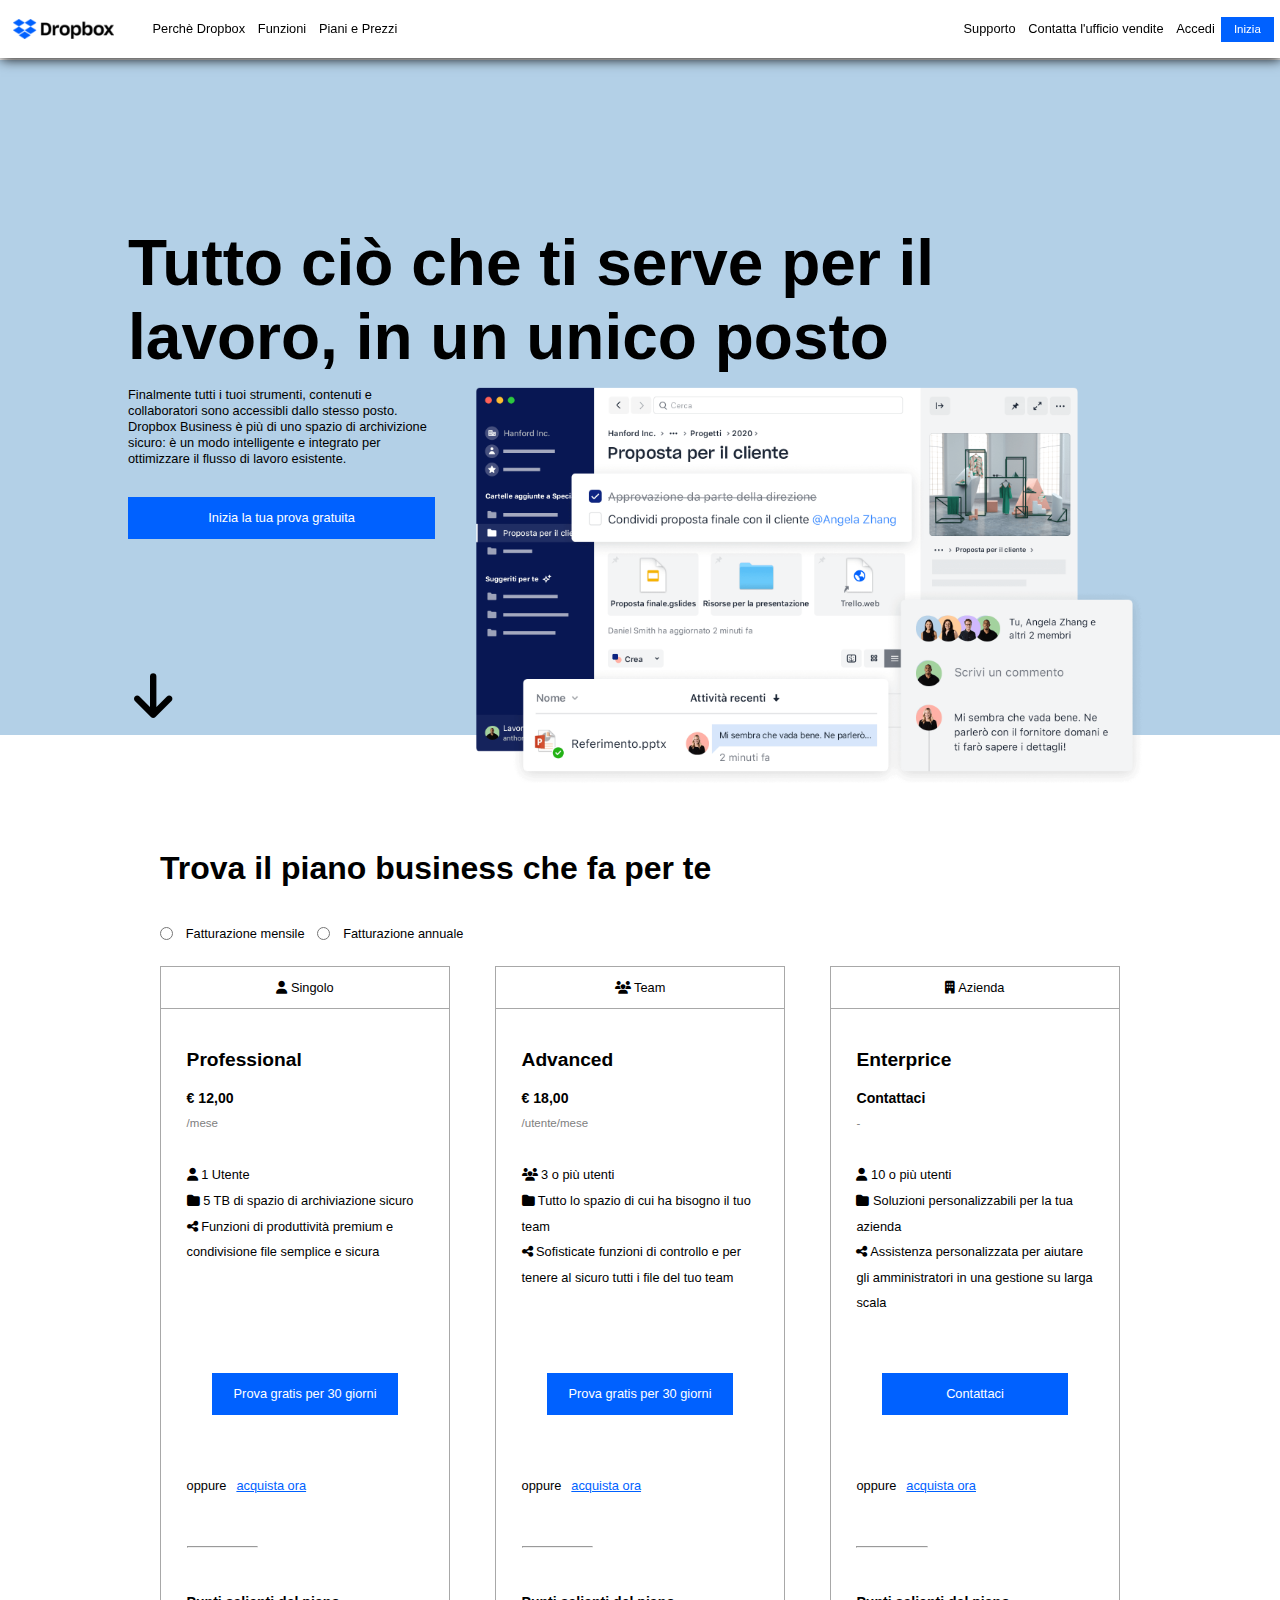
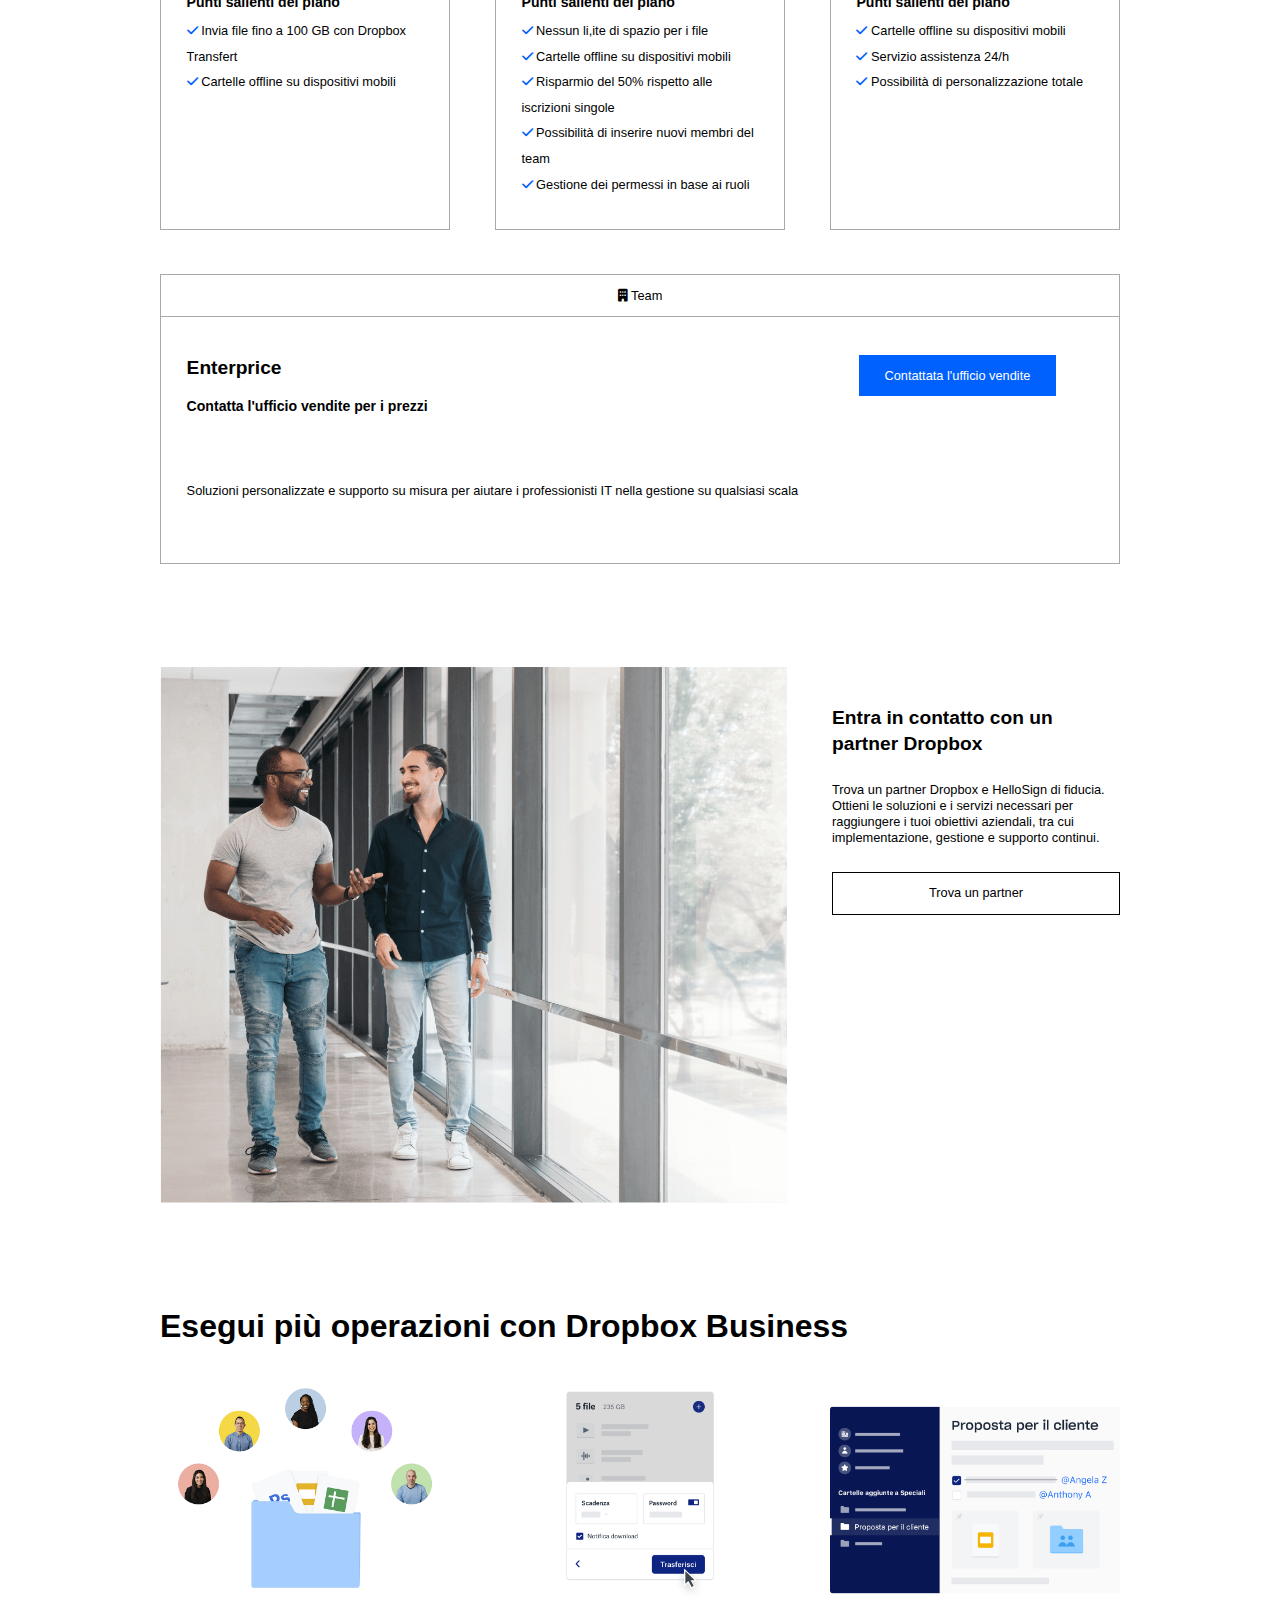
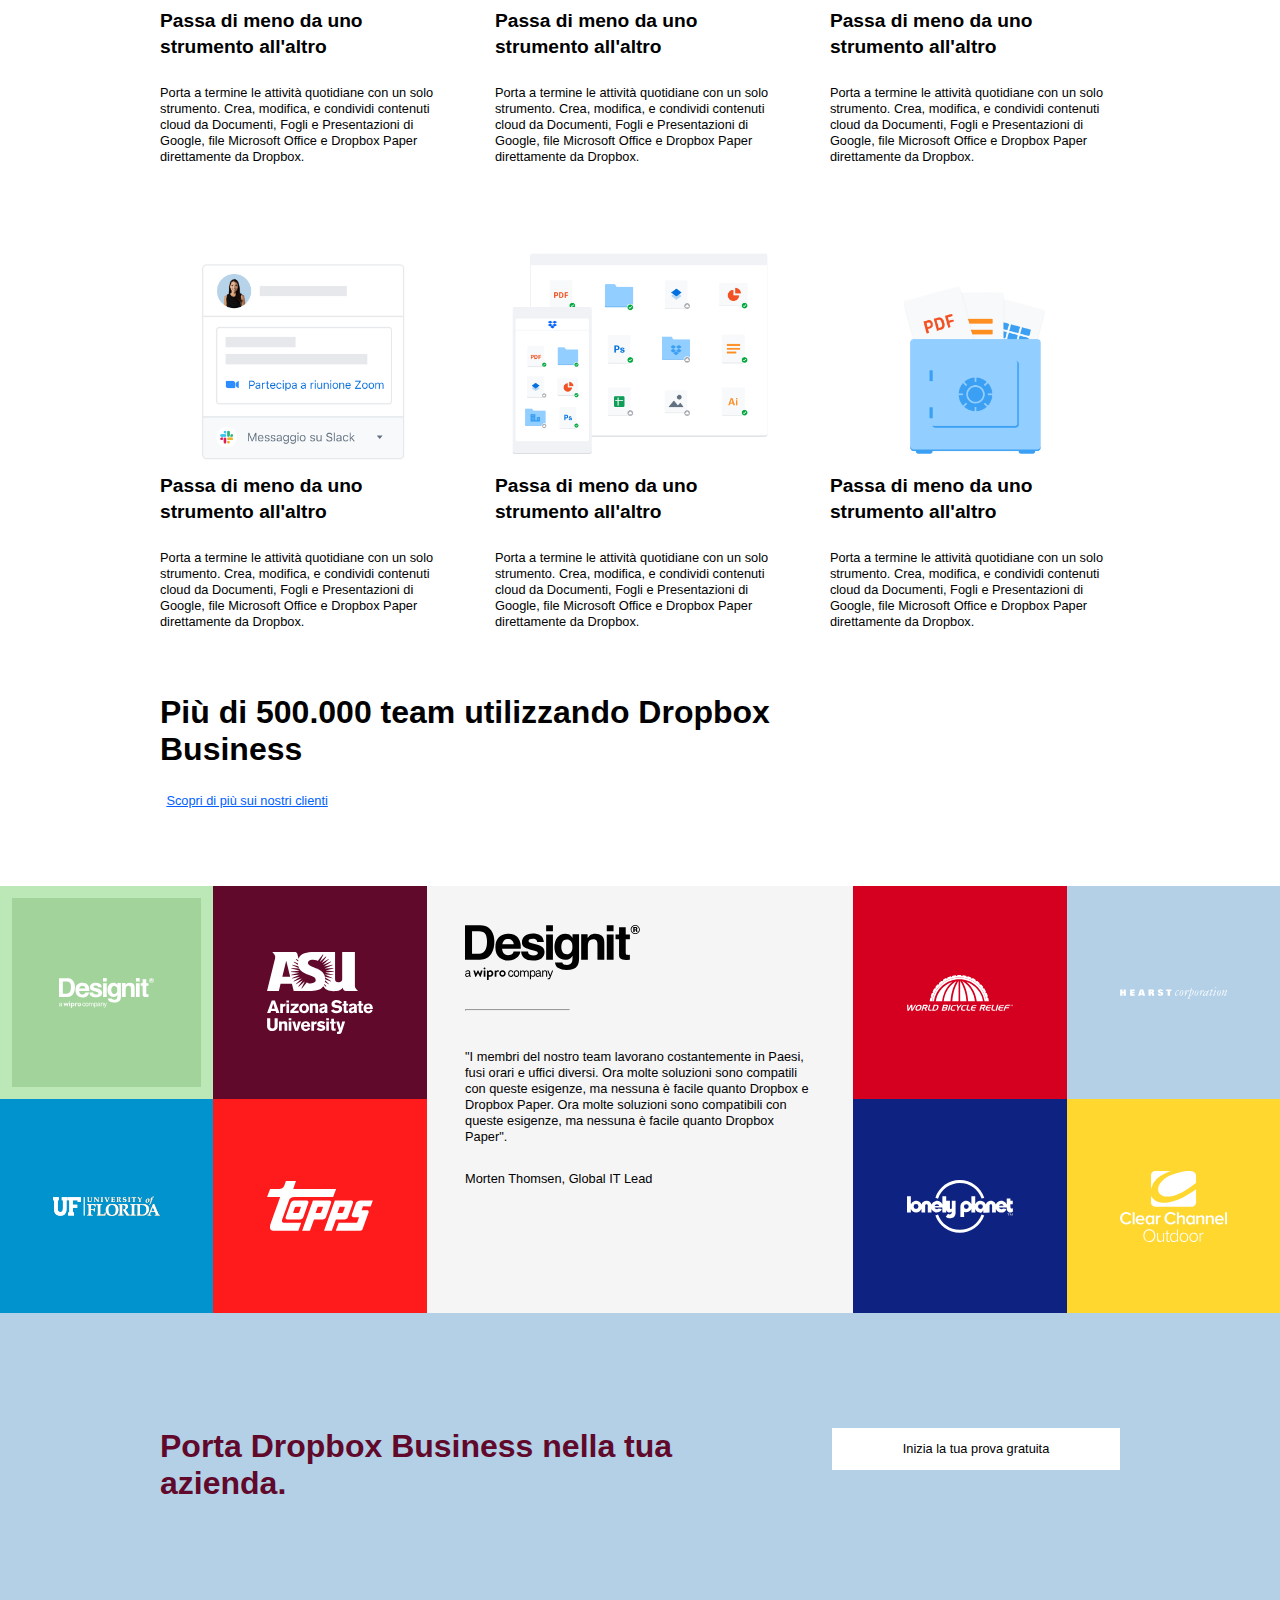
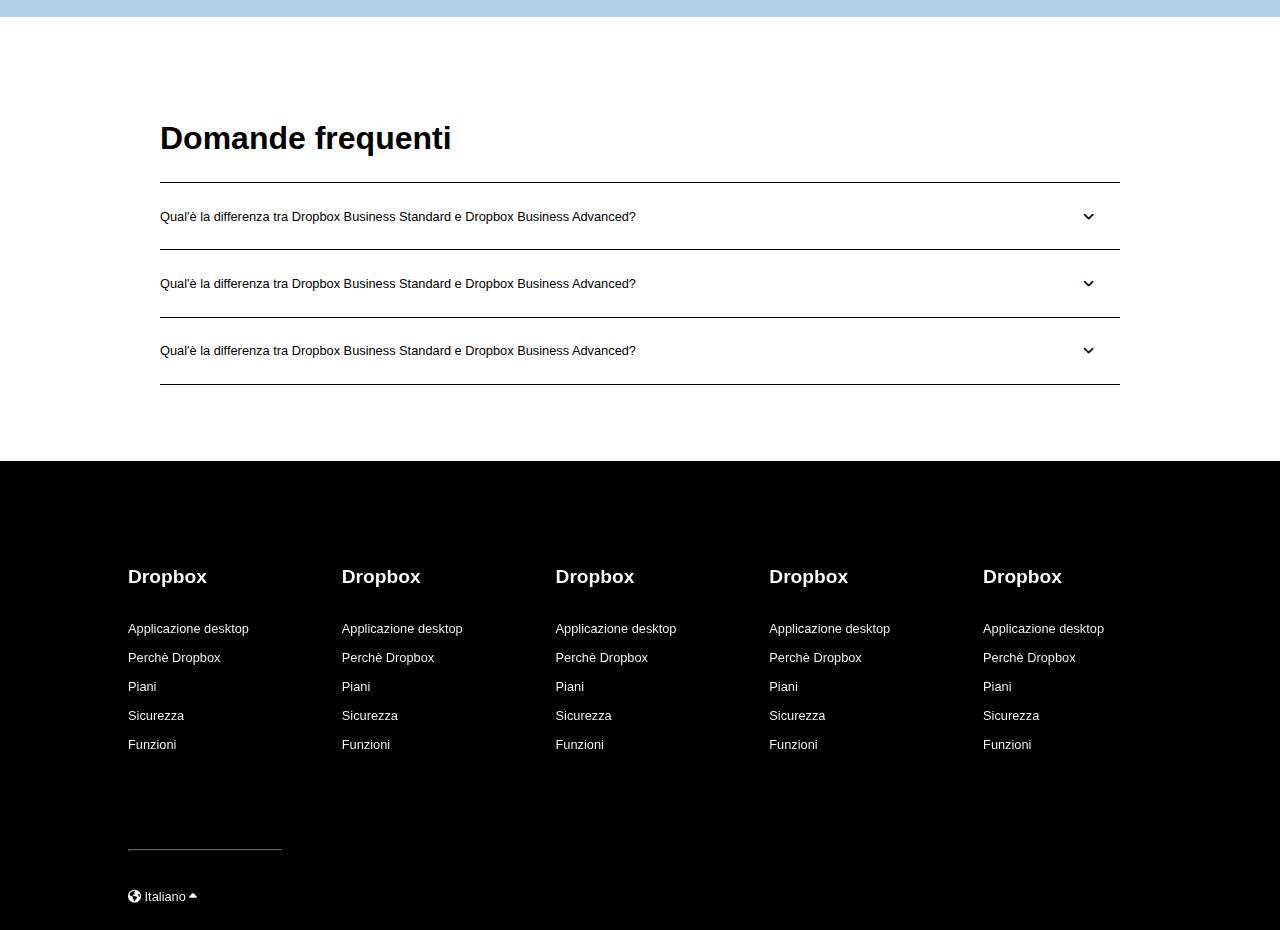
==== bonus.html @ a08e1c85 "start bonus project" ====
<!DOCTYPE html>
<html lang="en">
<head>
    <meta charset="UTF-8">
    <meta http-equiv="X-UA-Compatible" content="IE=edge">
    <meta name="viewport" content="width=device-width, initial-scale=1.0">
    <title>Dropbox Business Bonus</title>
    <link rel="stylesheet" href="css/style.css">
    <link rel="stylesheet" href="css/bonus.css">
    <link rel="stylesheet" href="https://cdnjs.cloudflare.com/ajax/libs/font-awesome/6.1.1/css/all.min.css">
</head>
<body>
    <!-- header -->
    <header class="padding-lr-small">
        <div class="section flex space-between">
            <!-- menu left -->
            <div class="col padding-tb-small flex ">
                <a href="/"><img class="logo" src="img/logo-small.png" alt="logo Dropbox"></a>
                <ul class="navbar flex align-self-center">
                    <li><a href="">Perchè Dropbox</a></li>
                    <li><a href="">Funzioni</a></li>
                    <li><a href="">Piani e Prezzi</a></li>
                </ul>
            </div>
            <!-- menu right -->
            <div class="col padding-tb-small flex ">
                <ul class="navbar flex align-self-center">
                    <li><a href="">Supporto</a></li>
                    <li><a href="">Contatta l'ufficio vendite</a></li>
                    <li><a href="">Accedi</a></li>
                    <li><a href="" class="btn btn-blue">Inizia</a></li>
                </ul>
            </div>
        </div>
    </header>
    <!-- main -->
    <main>

        <!--main jumbotron area -->

        <div class="section padding-tb jumbotron">
            <div class="container-lg position-relative relative-top">
                <h1 class="padding-tb-small">Tutto ciò che ti serve per il lavoro, in un unico posto</h1>
                <div class="flex gap-1 space-between">
                    <div class="col-sm">
                        <p>Finalmente tutti i tuoi strumenti, contenuti e collaboratori sono accessibli dallo stesso posto.
                        Dropbox Business è più di uno spazio di archivizione sicuro: è un modo intelligente e integrato per ottimizzare
                        il flusso di lavoro esistente.
                        </p>
                        <br><br>
                        <a class="btn btn-blue btn-lg" href="#">Inizia la tua prova gratuita</a>
                    </div>
                    <div class="col-lg">
                        <img src="img/jumbo.png" alt="header image">
                    </div>
                </div>
                <a href="#" class="position-relative relative-bottom"><i class="fa-solid fa-arrow-down"></i></a>
            </div>
        </div>

        <!--main body area -->

        <div class="section padding-top">
            <div class="container">
                <h2 class=" padding-tb-small">Trova il piano business che fa per te</h2>
                <div class="radiobutton padding-tb flex gap-1">
                    <input type="radio" name="Fatturazione mensile" id="fatturazionemensile"> <span>Fatturazione mensile</span>
                    <input type="radio" name="Fatturazione annuale" id="fatturazioneannuale"> <span>Fatturazione annuale</span>
                </div>
                <div class="row flex gap-2 wrapping">
                    <div class="col flex-grow1">
                        <div class="card border-card">
                            <div class="card-header border-card-bottom text-center padding-tb-small">
                                <span><i class="fa-solid fa-user"></i> Singolo</span>
                            </div>
                            <div class="card-body padding-lr2 padding-tb">
                                <h3 class="padding-tb-small">Professional</h3>
                                <div class="price-row">
                                    <span class="price">€ 12,00</span><br>
                                    <span class="price-period">/mese</span>
                                </div>
                                <div class="description">
                                    <ul>
                                        <li><i class="fa-solid fa-user"></i> 1 Utente</li>
                                        <li><i class="fa-solid fa-folder"></i> 5 TB di spazio di archiviazione sicuro</li>
                                        <li><i class="fa-solid fa-share-nodes"></i> Funzioni di produttività premium e condivisione file semplice e sicura</li>
                                    </ul>
                                </div>
                                <div class="button-card">
                                    <a href="#" class="btn btn-blue btn-lg btn-card">Prova gratis per 30 giorni</a>
                                </div>
                                <p class="padding-tb">oppure <a href="#" class="link-business-section">acquista ora</a></p>
                                <hr class="hr-small">
                                <h6>Punti salienti del piano</h6>
                                <div class="description">
                                    <ul>
                                        <li><i class="fa-solid fa-check"></i> Invia file fino a 100 GB con Dropbox Transfert</li>
                                        <li><i class="fa-solid fa-check"></i> Cartelle offline su dispositivi mobili</li>
                                    </ul>
                                </div>
                            </div>
                        </div>
                    </div>
                    <div class="col flex-grow1">
                        <div class="card border-card">
                            <div class="card-header border-card-bottom text-center padding-tb-small">
                                <span><i class="fa-solid fa-users"></i> Team</span>
                            </div>
                            <div class="card-body padding-lr2 padding-tb">
                                <h3 class="padding-tb-small">Advanced</h3>
                                <div class="price-row">
                                    <span class="price">€ 18,00</span><br>
                                    <span class="price-period">/utente/mese</span>
                                </div>
                                <div class="description">
                                    <ul>
                                        <li><i class="fa-solid fa-users"></i> 3 o più utenti</li>
                                        <li><i class="fa-solid fa-folder"></i> Tutto lo spazio di cui ha bisogno il tuo team</li>
                                        <li><i class="fa-solid fa-share-nodes"></i> Sofisticate funzioni di controllo e per tenere al sicuro tutti i file del tuo team</li>
                                    </ul>
                                </div>
                                <div class="button-card">
                                    <a href="#" class="btn btn-blue btn-lg">Prova gratis per 30 giorni</a>
                                </div>
                                <p class="padding-tb">oppure <a href="#" class="link-business-section">acquista ora</a></p>
                                <hr class="hr-small">
                                <h6>Punti salienti del piano</h6>
                                <div class="description">
                                    <ul>
                                        <li><i class="fa-solid fa-check"></i> Nessun li,ite di spazio per i file</li>
                                        <li><i class="fa-solid fa-check"></i> Cartelle offline su dispositivi mobili</li>
                                        <li><i class="fa-solid fa-check"></i> Risparmio del 50% rispetto alle iscrizioni singole</li>
                                        <li><i class="fa-solid fa-check"></i> Possibilità di inserire nuovi membri del team</li>
                                        <li><i class="fa-solid fa-check"></i> Gestione dei permessi in base ai ruoli</li>
                                    </ul>
                                </div>
                            </div>
                        </div>
                    </div>
                    <div class="col flex-grow1">
                        <div class="card border-card">
                            <div class="card-header border-card-bottom text-center padding-tb-small ">
                                <span><i class="fa-solid fa-building"></i> Azienda</span>
                            </div>
                            <div class="card-body padding-lr2 padding-tb">
                                <h3 class="padding-tb-small">Enterprice</h3>
                                <div class="price-row">
                                    <span class="price">Contattaci</span><br>
                                    <span class="price-period">-</span>
                                </div>
                                <div class="description">
                                    <ul>
                                        <li><i class="fa-solid fa-user"></i> 10 o più utenti</li>
                                        <li><i class="fa-solid fa-folder"></i> Soluzioni personalizzabili per la tua azienda</li>
                                        <li><i class="fa-solid fa-share-nodes"></i> Assistenza personalizzata per aiutare gli amministratori in una gestione su larga scala</li>
                                    </ul>
                                </div>
                                <div class="button-card">
                                    <a href="#" class="btn btn-blue btn-lg">Contattaci</a>
                                </div>
                                <p class="padding-tb">oppure <a href="#" class="link-business-section">acquista ora</a></p>
                                <hr class="hr-small">
                                <h6>Punti salienti del piano</h6>
                                <div class="description">
                                    <ul>
                                        <li><i class="fa-solid fa-check"></i> Cartelle offline su dispositivi mobili</li>
                                        <li><i class="fa-solid fa-check"></i> Servizio assistenza 24/h</li>
                                        <li><i class="fa-solid fa-check"></i> Possibilità di personalizzazione totale</li>
                                        
                                    </ul>
                                </div>
                            </div>
                        </div>
                    </div>
                        <div class="col flex-grow1">
                            <div class="card border-card">
                                <div class="card-header border-card-bottom text-center padding-tb-small" >
                                    <span><i class="fa-solid fa-building"></i> Team</span>
                                </div>
                                <div class="card-body padding-lr2 padding-tb flex">
                                    <div class="col-lg">
                                        <h3 class="padding-tb-small">Enterprice</h3>
                                        <div class="price-row">
                                            <span class="price">Contatta l'ufficio vendite per i prezzi</span>
                                        </div>
                                            <p class="padding-tb3">Soluzioni personalizzate e supporto su misura per aiutare i professionisti IT nella gestione su qualsiasi scala</p>
                                    </div>
                                    <div class="col-sm">
                                        <div class="button-card">
                                                <a href="#" class="btn btn-blue btn-xl">Contattata l'ufficio vendite</a>
                                            </div>
                                    </div>
                                </div>
                            </div>
                        </div>
                    </div>
                </div>
        </div>
        <div class="section padding-top">
            <div class="container">
                <div class="row flex gap-2">
                    <div class="col col-lg">
                        <img src="img/partner.png" alt="ragazzi che parlano">
                    </div>
                    <div class="col col-sm padding-tb3">
                        <h3>Entra in contatto con un partner Dropbox</h3>
                        <p class="padding-tb">Trova un partner Dropbox e HelloSign di fiducia. Ottieni le soluzioni e i servizi necessari per raggiungere i tuoi obiettivi aziendali, tra cui implementazione, gestione e supporto continui.</p>
                        <a href="#" class="btn btn-light btn-lg">Trova un partner</a>
                    </div>
                </div>
            </div>
        </div>
        <div class="section padding-top">
            <div class="container">
                <h2 class="margin-bottom">Esegui più operazioni con Dropbox Business</h2>
                <div class="row flex gap-2 wrapping">
                    <div class="col flex-grow1">
                        <img src="img/business-feature-switching-tools.png" alt="Switching tools">
                        <h3>Passa di meno da uno strumento all'altro</h3>
                        <p class="padding-tb">Porta a termine le attività quotidiane con un solo strumento. Crea, modifica, e condividi contenuti cloud da Documenti, Fogli e Presentazioni di Google, file Microsoft Office e Dropbox Paper direttamente da Dropbox.</p>
                    </div>
                    <div class="col flex-grow1">
                        <img src="img/business-feature-send-files-it.png" alt="sending file">
                        <h3>Passa di meno da uno strumento all'altro</h3>
                        <p class="padding-tb">Porta a termine le attività quotidiane con un solo strumento. Crea, modifica, e condividi contenuti cloud da Documenti, Fogli e Presentazioni di Google, file Microsoft Office e Dropbox Paper direttamente da Dropbox.</p>
                    </div>
                    <div class="col flex-grow1">
                        <img src="img/business-feature-coordinate-it.png" alt="coordinate">
                        <h3>Passa di meno da uno strumento all'altro</h3>
                        <p class="padding-tb">Porta a termine le attività quotidiane con un solo strumento. Crea, modifica, e condividi contenuti cloud da Documenti, Fogli e Presentazioni di Google, file Microsoft Office e Dropbox Paper direttamente da Dropbox.</p>
                    </div>
                    <div class="col flex-grow1">
                        <img src="img/business-feature-integrations-it.png" alt="integrations">
                        <h3>Passa di meno da uno strumento all'altro</h3>
                        <p class="padding-tb">Porta a termine le attività quotidiane con un solo strumento. Crea, modifica, e condividi contenuti cloud da Documenti, Fogli e Presentazioni di Google, file Microsoft Office e Dropbox Paper direttamente da Dropbox.</p>
                    </div>
                    <div class="col flex-grow1">
                        <img src="img/business-feature-multi-device.png" alt="multi device">
                        <h3>Passa di meno da uno strumento all'altro</h3>
                        <p class="padding-tb">Porta a termine le attività quotidiane con un solo strumento. Crea, modifica, e condividi contenuti cloud da Documenti, Fogli e Presentazioni di Google, file Microsoft Office e Dropbox Paper direttamente da Dropbox.</p>
                    </div>
                    <div class="col flex-grow1">
                        <img src="img/business-feature-security.png" alt="security">
                        <h3>Passa di meno da uno strumento all'altro</h3>
                        <p class="padding-tb">Porta a termine le attività quotidiane con un solo strumento. Crea, modifica, e condividi contenuti cloud da Documenti, Fogli e Presentazioni di Google, file Microsoft Office e Dropbox Paper direttamente da Dropbox.</p>
                    </div>
                </div>
            </div>
        </div>
        <div class="section padding-tb3">
            <div class="container">
                <div class="row">
                    <div class="col col-lg">
                        <h2 class="margin-bottom">Più di 500.000 team utilizzando Dropbox Business</h2>
                        <a class="link-business-section" href="#">Scopri di più sui nostri clienti</a>
                    </div>
                </div>
            </div>
        </div>

        <!--main footer area -->

        <div class="section padding-tb3" style="padding-bottom: 0;">
            <div class="row flex">
                <div class="col wrapping flex flex-grow0">
                    <div class="square flex align-content-center justify-center bg-green" style="border: 1rem solid #bce7b7;">
                        <img src="img/designit.svg" alt="designit">
                    </div>
                    <div class="square flex align-content-center justify-center bg-brown">
                        <img src="img/arizona_state_university.svg" alt="ASU">
                    </div>
                    <div class="square flex align-content-center justify-center bg-azure">
                        <img src="img/university_of_florida.svg" alt="UF">
                    </div>
                    <div class="square flex align-content-center justify-center bg-orange">
                        <img src="img/topps.svg" alt="topps">
                    </div>
                </div>
                <div class="col flex-grow0 ratio-square overflow bg-gray">
                    <div class="padding-lr3 padding-tb3">
                        <img src="img/designit.svg" alt="designit" class="img-w-50">
                        <hr class="hr-small">
                        <p>"I membri del nostro team lavorano costantemente in Paesi, fusi orari e uffici diversi. Ora molte soluzioni sono compatili con queste esigenze, ma nessuna è facile quanto Dropbox e Dropbox Paper. Ora molte soluzioni sono compatibili con queste esigenze, ma nessuna è facile quanto Dropbox Paper".</p>
                        <p class="padding-tb">Morten Thomsen, Global IT Lead</p>
                    </div>
                </div>
                <div class="col wrapping flex flex-grow0">
                    <div class="square flex align-content-center justify-center bg-red">
                        <img src="img/world_bicycle_relief.svg" alt="WBR">
                    </div>
                    <div class="square flex align-content-center justify-center jumbotron">
                        <img src="img/hearst_corp.svg" alt="HC">
                    </div>
                    <div class="square flex align-content-center justify-center bg-blue">
                        <img src="img/lonely_planet.svg" alt="LP">
                    </div>
                    <div class="square flex align-content-center justify-center bg-yellow">
                        <img src="img/clear_channel.svg" alt="clear channel">
                    </div>
                </div>
            </div>
        </div>
        <div class="section padding-tb3 jumbotron">
            <div class="container" style="padding-top:6rem; padding-bottom: 6rem">
                <div class="row flex gap-2">
                    <div class="col col-lg align-content-center">
                        <h2 style="color: var(--brown-color);">Porta Dropbox Business nella tua azienda.</h2>
                    </div>
                    <div class="col col-sm align-content-center">
                        <a href="#" class="btn btn-light btn-lg" style="border: none; display: block;">Inizia la tua prova gratuita</a>
                    </div>
                </div>
            </div>
        </div>
        <div class="section padding-tb3">
            <div class="container padding-tb3">
                <h2 class="padding-tb">Domande frequenti</h2>
                <div class="row flex gap-2" style="border-top: 1px solid black;">
                    <div class="col col-lg padding-tb">
                        <span>Qual'è la differenza tra Dropbox Business Standard e Dropbox Business Advanced?</span>
                    </div>
                    <div class="col col-sm padding-tb text-right" style="padding-right: 2rem;">
                        <span><i class="fa-solid fa-angle-down"></i></span>
                    </div>
                </div>
                <div class="row flex gap-2" style="border-top: 1px solid black; border-bottom: 1px solid black;">
                    <div class="col col-lg padding-tb">
                        <span>Qual'è la differenza tra Dropbox Business Standard e Dropbox Business Advanced?</span>
                    </div>
                    <div class="col col-sm padding-tb text-right" style="padding-right: 2rem;">
                        <span><i class="fa-solid fa-angle-down"></i></span>
                    </div>
                </div>
                <div class="row flex gap-2" style="border-bottom: 1px solid black;">
                    <div class="col col-lg padding-tb">
                        <span>Qual'è la differenza tra Dropbox Business Standard e Dropbox Business Advanced?</span>
                    </div>
                    <div class="col col-sm padding-tb text-right" style="padding-right: 2rem;">
                        <span><i class="fa-solid fa-angle-down"></i></span>
                    </div>
                </div>
            </div>
        </div>
    </main>

    <!-- footer -->
    <footer>
        <div class="section" style="filter: invert(1); padding-top: 3rem;">
            <div class="container-lg padding-tb3">
                <div class="row flex gap-2">
                    <div class="col flex-grow0 ">
                        <h3 class="padding-tb">Dropbox</h3>
                        <ul>
                            <li><a href="#">Applicazione desktop</a></li>
                            <li><a href="#">Perchè Dropbox</a></li>
                            <li><a href="#">Piani</a></li>
                            <li><a href="#">Sicurezza</a></li>
                            <li><a href="#">Funzioni</a></li>
                        </ul>
                    </div>
                    <div class="col flex-grow0 ">
                        <h3 class="padding-tb">Dropbox</h3>
                        <ul>
                            <li><a href="#">Applicazione desktop</a></li>
                            <li><a href="#">Perchè Dropbox</a></li>
                            <li><a href="#">Piani</a></li>
                            <li><a href="#">Sicurezza</a></li>
                            <li><a href="#">Funzioni</a></li>
                        </ul>
                    </div>
                    <div class="col flex-grow0 ">
                        <h3 class="padding-tb">Dropbox</h3>
                        <ul>
                            <li><a href="#">Applicazione desktop</a></li>
                            <li><a href="#">Perchè Dropbox</a></li>
                            <li><a href="#">Piani</a></li>
                            <li><a href="#">Sicurezza</a></li>
                            <li><a href="#">Funzioni</a></li>
                        </ul>
                    </div>
                    <div class="col flex-grow0 ">
                        <h3 class="padding-tb">Dropbox</h3>
                        <ul>
                            <li><a href="#">Applicazione desktop</a></li>
                            <li><a href="#">Perchè Dropbox</a></li>
                            <li><a href="#">Piani</a></li>
                            <li><a href="#">Sicurezza</a></li>
                            <li><a href="#">Funzioni</a></li>
                        </ul>
                    </div>
                    <div class="col flex-grow0 ">
                        <h3 class="padding-tb">Dropbox</h3>
                        <ul>
                            <li><a href="#">Applicazione desktop</a></li>
                            <li><a href="#">Perchè Dropbox</a></li>
                            <li><a href="#">Piani</a></li>
                            <li><a href="#">Sicurezza</a></li>
                            <li><a href="#">Funzioni</a></li>
                        </ul>
                    </div>
                </div>
            </div>    
            
            <div class="container-lg padding-tb">
                <hr class="hr-small" style="width: 15%;">
                <div class="language"><i class="fa-solid fa-earth-americas"></i> Italiano <i class="fa-solid fa-caret-up"></i></div>
            </div>
        </div>
    </footer>
</body>
</html>
---- css/style.css ----
* {
    margin: 0;
    padding: 0;
    box-sizing: border-box;
}
html {
    font-family: sans-serif;
    font-size: .8rem;
}
/* set color */
:root {
    --btn-color: #0061ff;
    --jumbotron-bg:#b3d0e7;
    --red-color:#d5001f;
    --black-color: #000000;
    --brown-color:#61092b;
    --orange-color: #ff1b1c;
    --lemon-color:#ffd72f;
    --azure-color: #0093ce;
    --blue-color:#0e2381;
    --gray-color: #f5f5f5;
    --green-color:#a2d39b;
}
/* set bg color */
.bg-green{
    background-color: var(--green-color);
}
.bg-brown{
    background-color: var(--brown-color);
}
.bg-azure{
    background-color: var(--azure-color);
}
.bg-orange{
    background-color: var(--orange-color);
}
.bg-red{
    background-color: var(--red-color);
}
.bg-green{
    background-color: var(--green-color);
}
.bg-blue{
    background-color: var(--blue-color);
}
.bg-yellow{
    background-color: var(--lemon-color);
}
.bg-gray{
    background-color: var(--gray-color);
}
/* set bg color */

/* tags selector */
header {
    position: fixed;
    top: 0;
    left: 0;
    right: 0;
    background: #fff;
    z-index: 999;
    box-shadow: 1px 1px 12px;
}
main {
    padding-top: 60px;
}
footer {
    background-color: var(--black-color);
}
a {
    padding: .5rem .5rem;
    text-decoration: none;
    color: var(--black-color);
}
img {
    width: 100%;
}
ul {
    list-style: none;
}
h1 {
    font-size: 5rem;
}
h2 {
    font-size: 2.5rem;
}
h3 {
    font-size: 1.5rem;
    line-height: 2rem;
}
h6{
    font-size: 1.1rem;
    line-height: 2.5rem;
}
a, p {
    line-height: 1.25rem;
}
/* class standard styles */

.section {
    max-width: 100%;
    width: 100%;
}
.container {
    max-width: 960px;
    width: 100%;
    margin: 0 auto;
}

/* padding and margin */

.padding-tb{
    padding-top: 2rem;
    padding-bottom: 2rem;
}
.padding-tb3{
    padding-top: 3rem;
    padding-bottom: 3rem;
}
.padding-tb-small{
    padding-top: 1rem;
    padding-bottom: 1rem;
}
.padding-lr3 {
    padding-left: 3rem;
    padding-right: 3rem;
}
.padding-lr2 {
    padding-left: 2rem;
    padding-right: 2rem;
}
.padding-lr {
    padding-left: 1rem;
    padding-right: 1rem;
}
.padding-lr-small{
    padding-left: .5rem;
    padding-right: .5rem;
}
.padding-top {
    padding-top: 8rem;
}
.padding-bottom-xs{
    padding-bottom: .75rem;
}
.margin-bottom{
    margin-bottom: 2rem;
}
.margin-tb3 {
    margin-top: 3rem;
    margin-bottom: 3rem;
}

/* end padding and margin */

.flex {
    display: flex;
}
.wrapping {
    flex-wrap: wrap;
}
.space-between {
    justify-content: space-between;
}
.justify-center{
    justify-content: center;
}
.align-content-center {
    align-items: center;
}
.align-self-center {
    align-self: center;
}

.col {
    min-height: 50px;
}
.btn {
    font-size: .9rem;
    min-width: 40px;
    text-align: center;
    cursor: pointer;
    padding:.5rem 1rem;
}
.btn-lg {
    padding: 1rem;
    font-size: 1rem;
    display: block;
}
.btn-xl {
    padding: 1rem 2rem;
    font-size: 1rem;
}
.btn-blue {
    background-color: var(--btn-color);
    color: white;
}
.btn-light {
    background-color: white;
    color: var(--black-color);
    border: 1px solid var(--black-color);
}
/* header style */

.logo {
    width: 80%;
    vertical-align: bottom;
}

/*  main style */

.jumbotron {
    background-color: var(--jumbotron-bg);
}
.container-lg {
    width: 100%;
    max-width: 1024px;
    margin: 0 auto;
}
.col-sm {
    max-width: 30%;
    width: 100%;
}
.col-lg {
    max-width: 70%;
    width: 100%;
}
.gap-1 {
    gap: 1rem;
    --gap1:1rem;
}
.gap-2 {
    gap: 3.5rem;
    --gap2: 3.5rem;
}
.position-relative {
    position: relative;
}
.relative-top {
    top: 10rem;
}
.relative-bottom {
    bottom: 9rem;
}
.fa-arrow-down {
    font-size: 4rem;
    bottom: 9rem;
    left: 0;
}
.flex-grow1{
    flex-basis: calc((100% - (var(--gap2)*2))/3);
    flex-grow: 1;
}
.flex-grow0{
    flex-basis: 0;
    flex-grow: 1;
}
.border-card {
    border: 1px solid #a8a8a8;
}
.border-card-bottom {
    border-bottom: 1px solid #a8a8a8;
}
.text-center {
    text-align: center;
}

.price, .price-period {
    line-height: 2rem;
}
.price-row {
    padding-bottom: 2rem;
}
.price {
    font-weight: bold;
    font-size: 1.1rem;
}
.price-period {
    font-size: .9rem;
    color: gray;
}
.description {
    line-height: 2rem;
    min-height: 185px;
}
.button-card {
    padding: 2rem;
    margin-bottom: 1rem;
    text-align: center;
}
.link-business-section{
    text-decoration: underline;
    color: #0061ff;
}
.hr-small{
    width: 30%;
    margin-top: 2rem;
    margin-bottom: 3rem;
}
.fa-check {
    color: #0061ff;
}
.square {
    width: 50%;
    height: calc(100vw / 6);
}
.square img {
    width: 100%;
    max-width: 50%;
    filter: invert(1);
}
.img-w-50 {
    width: 50%;
}
.ratio-square {
    aspect-ratio: 1/1;
}
.overflow {
    overflow: auto;
}
.text-right {
    text-align: right;
}

/* footer style */
footer ul li a{
    padding-left: 0;
    display: block;
}
---- css/bonus.css ----
a:hover {
    text-decoration: underline;
}

.btn:hover {
    text-decoration: none;
}

.btn-blue:hover {
    background: #2075fc;
}
.btn-light:hover {
    text-shadow: 1px 1px 6px gray;
}
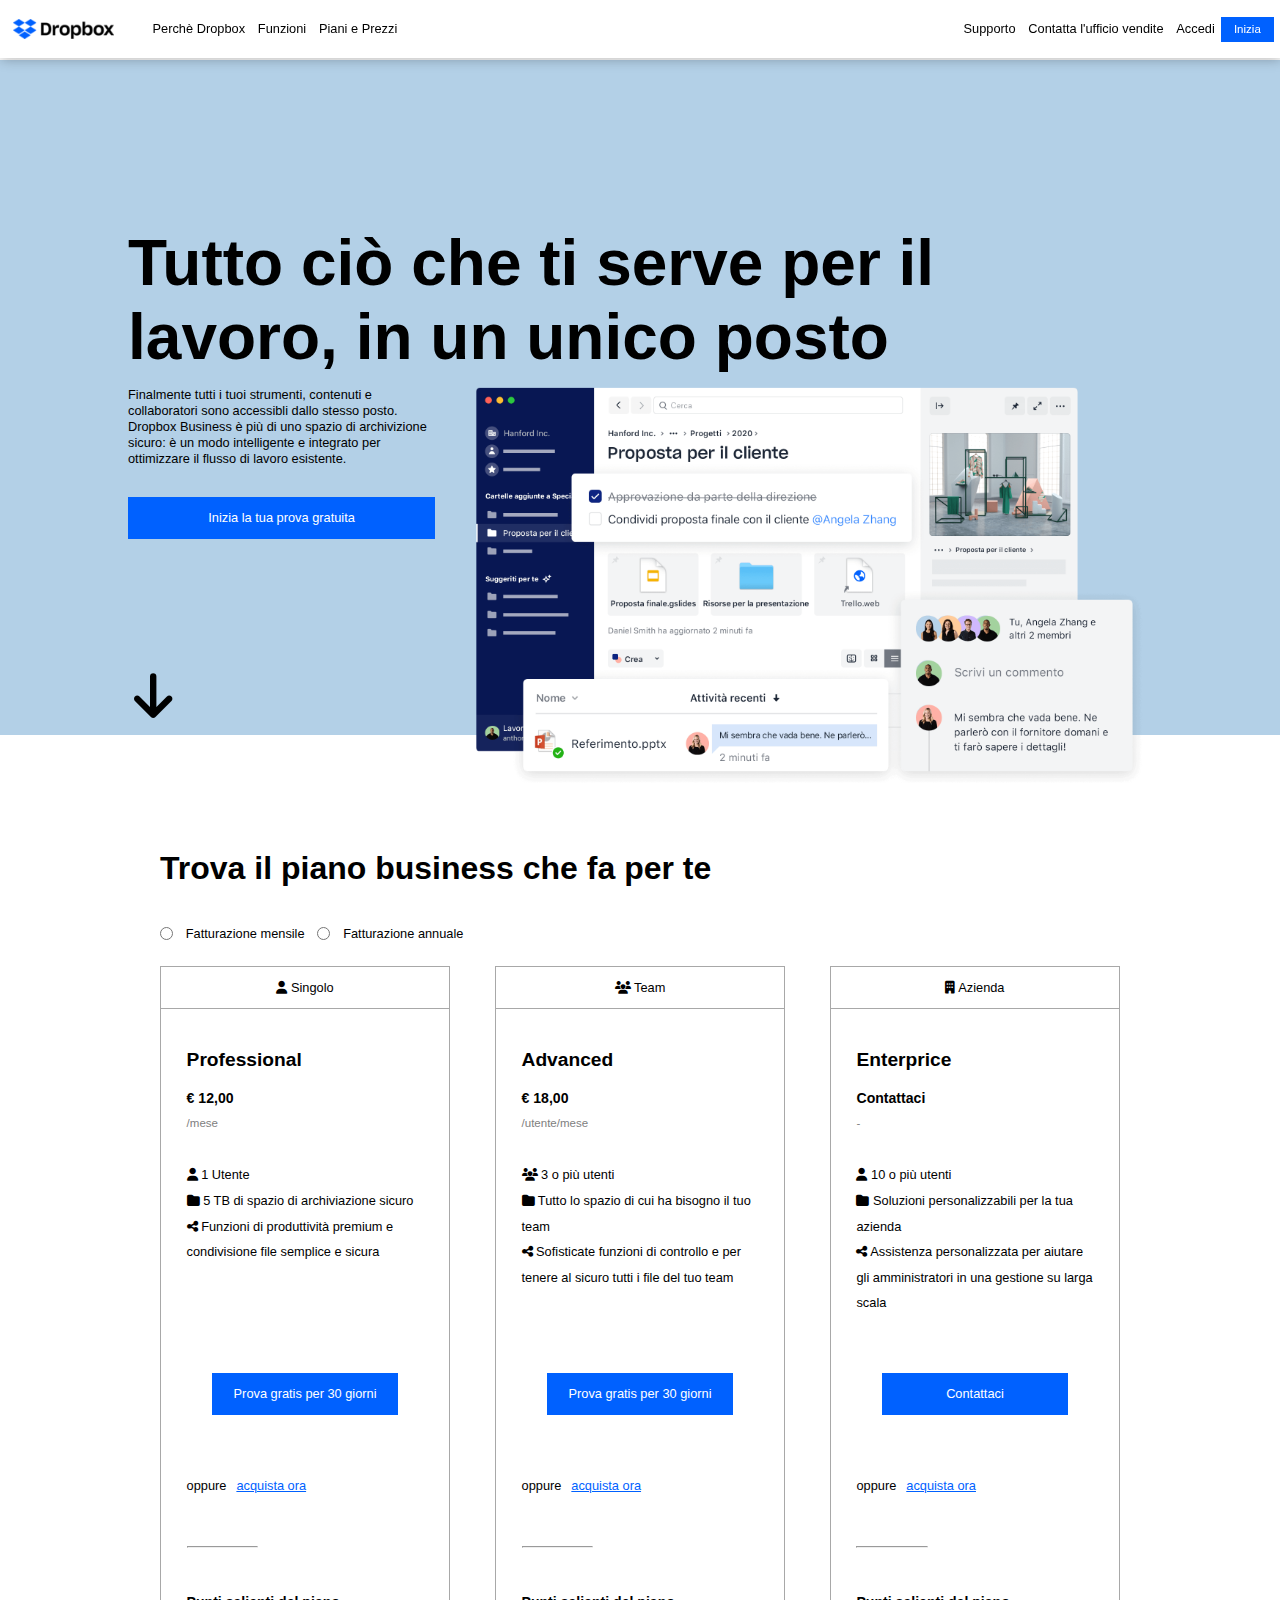
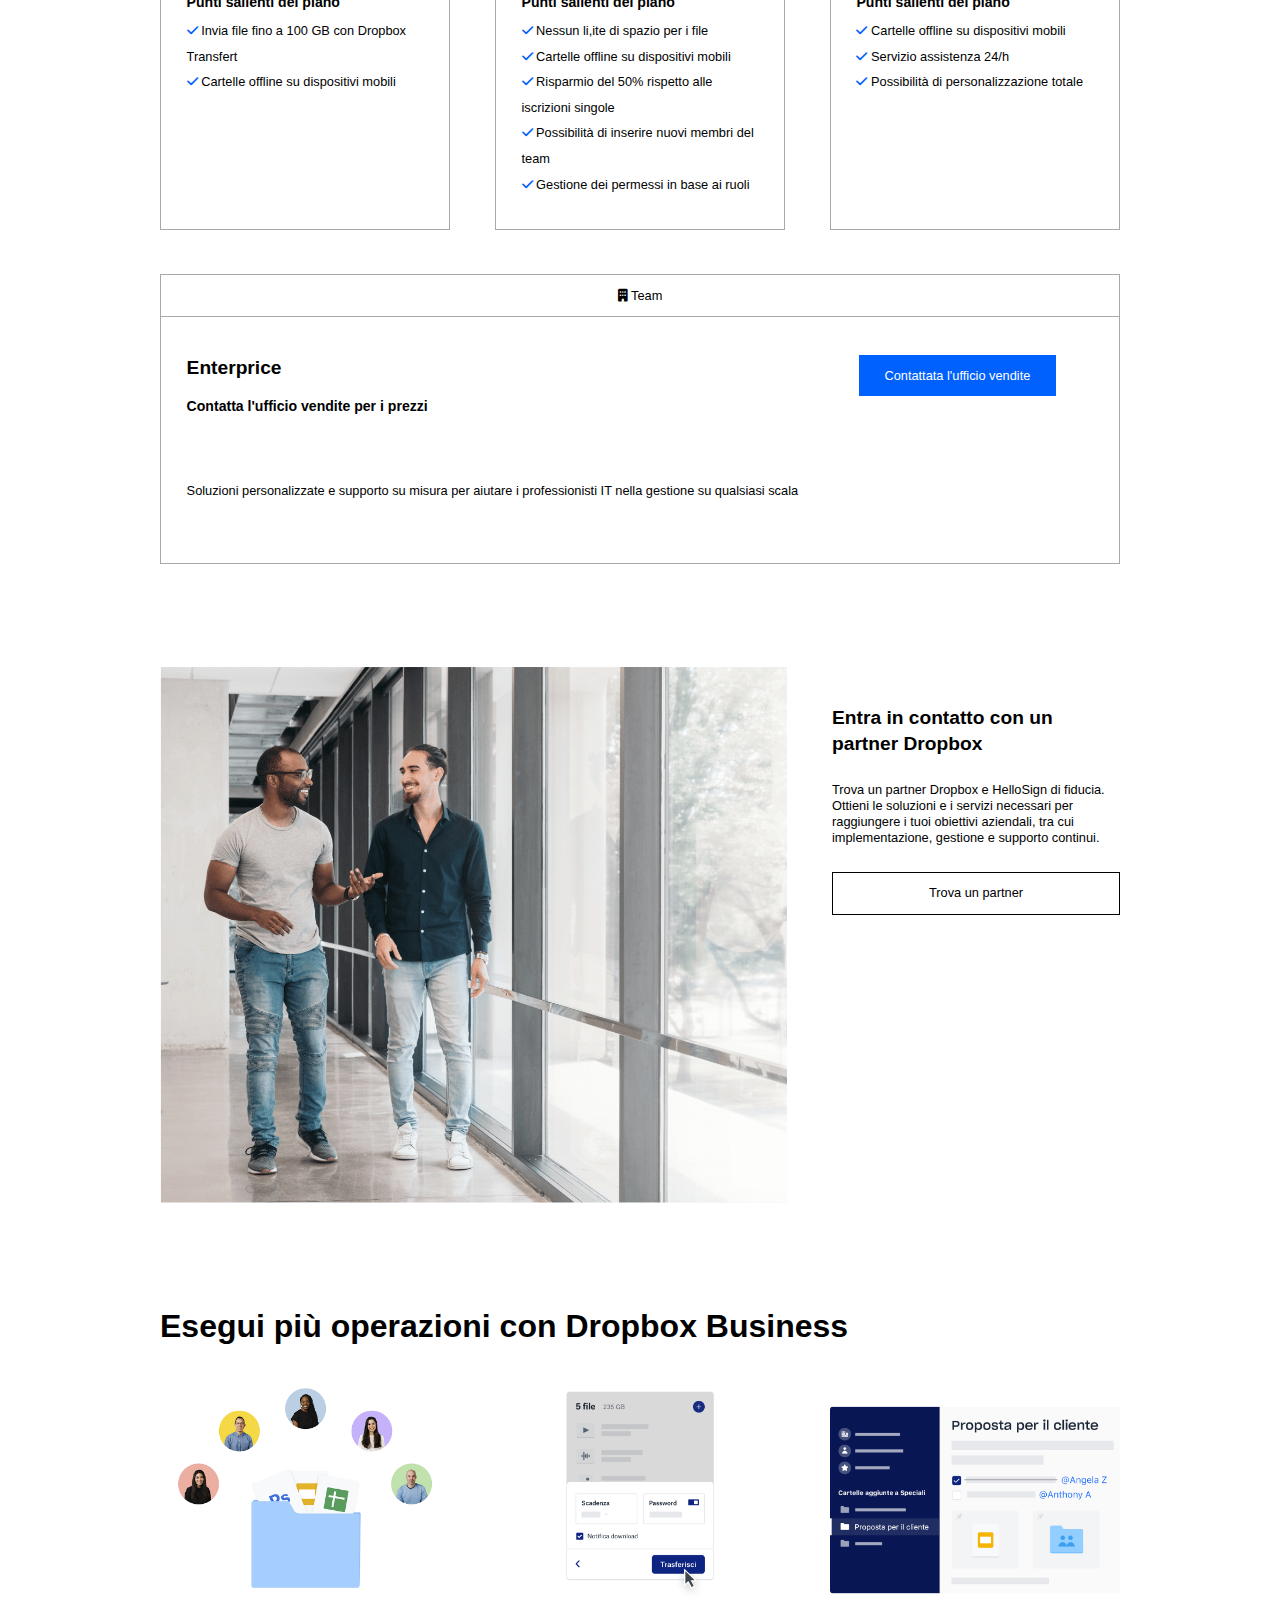
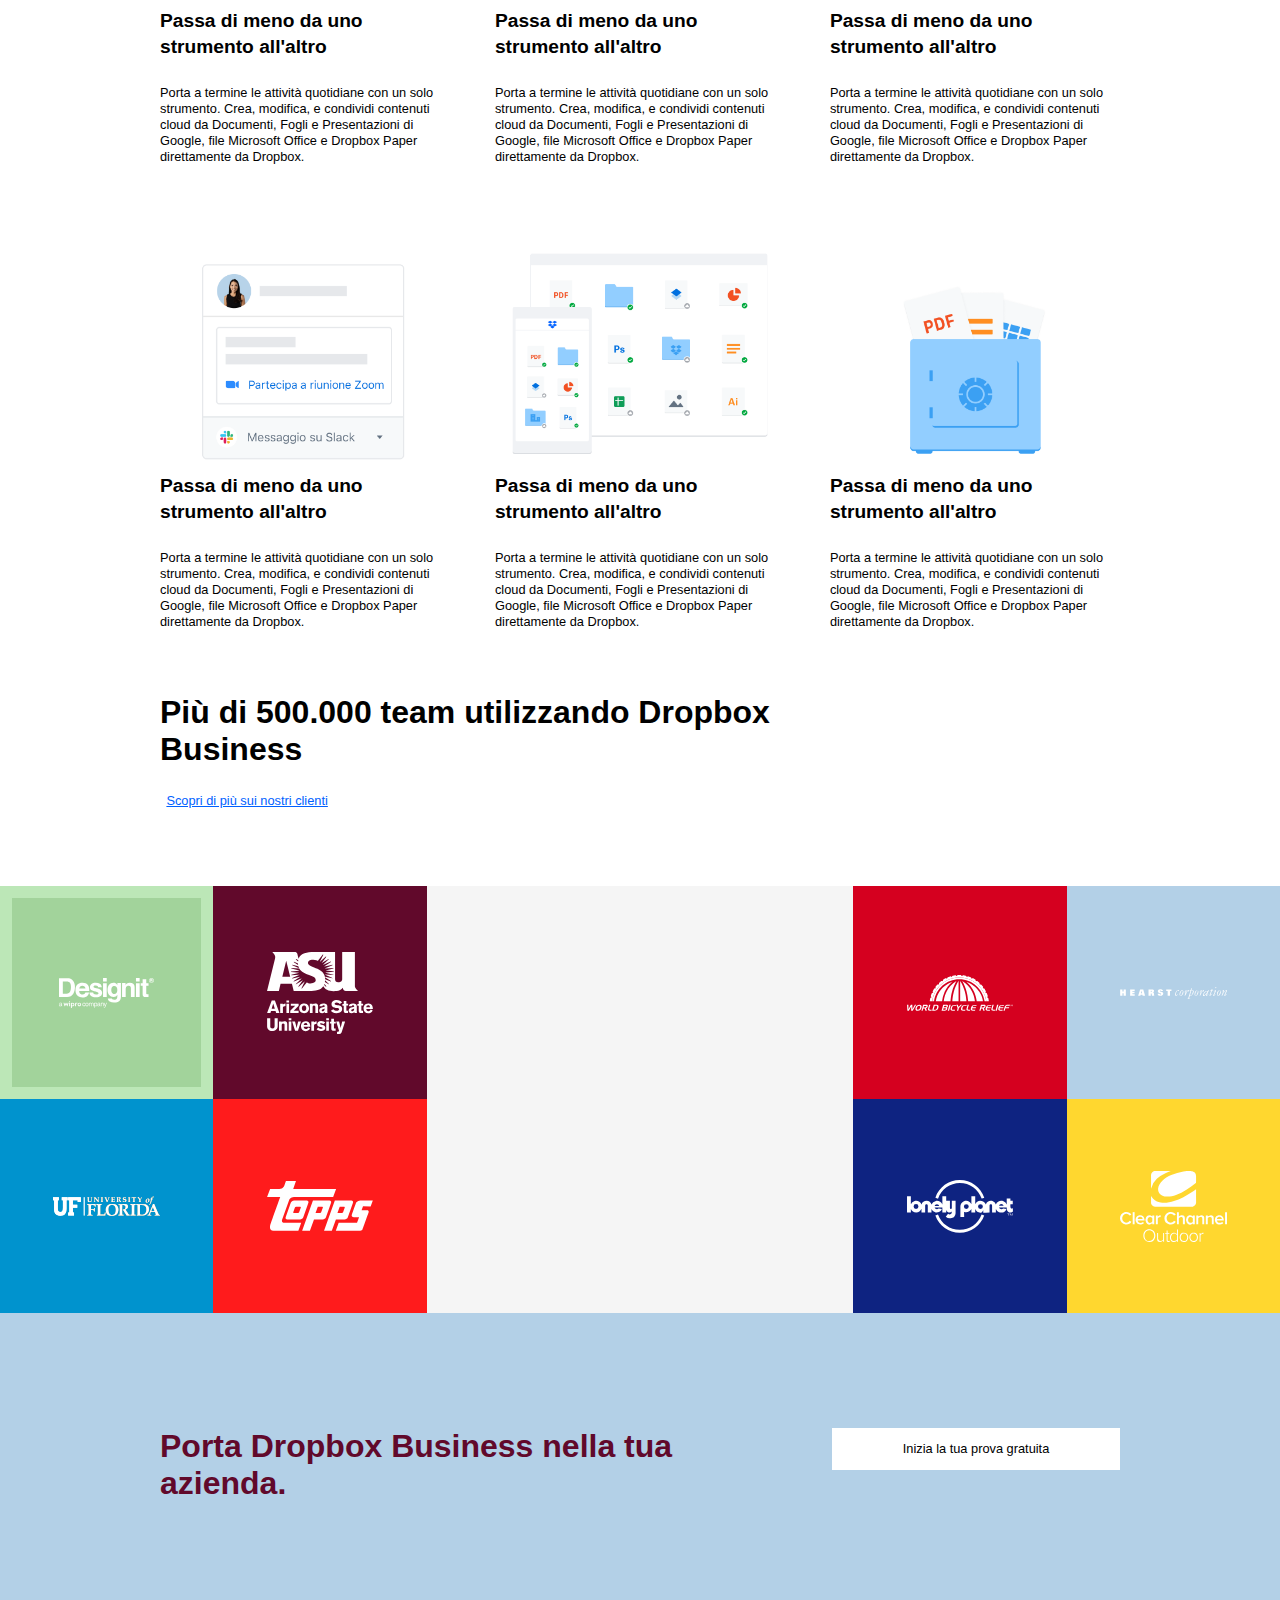
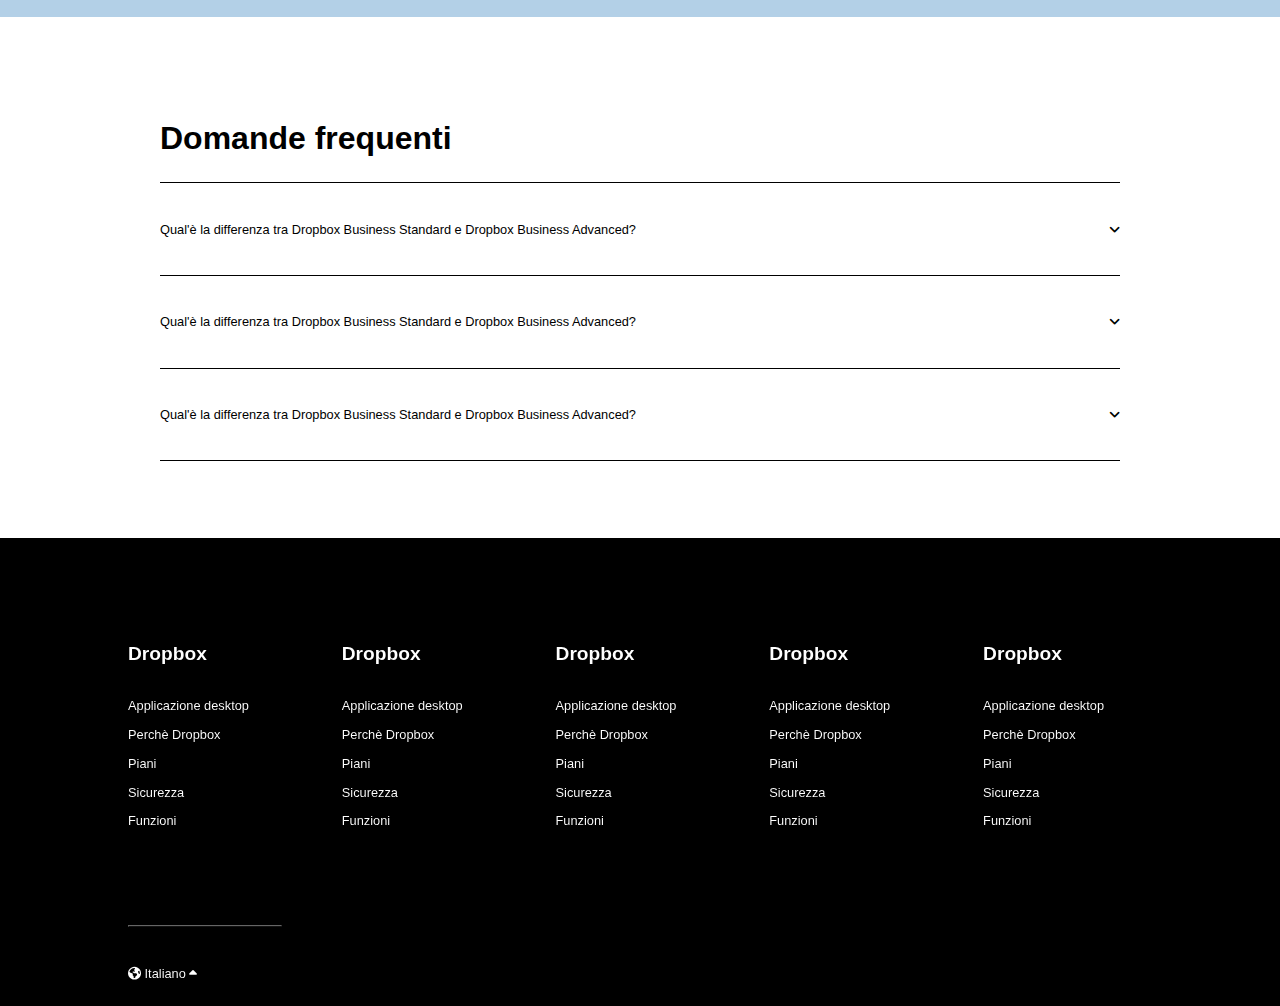
==== commit 6098b447: "modify bonus" ====
--- a/bonus.html
+++ b/bonus.html
@@ -263,38 +263,80 @@
         <div class="section padding-tb3" style="padding-bottom: 0;">
             <div class="row flex">
                 <div class="col wrapping flex flex-grow0">
-                    <div class="square flex align-content-center justify-center bg-green" style="border: 1rem solid #bce7b7;">
+                    <div class="square flex align-content-center justify-center bg-green" id="square-designt" style="border: 1rem solid #bce7b7;">
                         <img src="img/designit.svg" alt="designit">
                     </div>
-                    <div class="square flex align-content-center justify-center bg-brown">
+                    <div class="square flex align-content-center justify-center bg-brown" id="square-arizona">
                         <img src="img/arizona_state_university.svg" alt="ASU">
                     </div>
-                    <div class="square flex align-content-center justify-center bg-azure">
+                    <div class="square flex align-content-center justify-center bg-azure" id="square-florida">
                         <img src="img/university_of_florida.svg" alt="UF">
                     </div>
-                    <div class="square flex align-content-center justify-center bg-orange">
+                    <div class="square flex align-content-center justify-center bg-orange" id="square-topps">
                         <img src="img/topps.svg" alt="topps">
                     </div>
                 </div>
-                <div class="col flex-grow0 ratio-square overflow bg-gray">
-                    <div class="padding-lr3 padding-tb3">
+                <div class="col flex-grow0 ratio-square overflow bg-gray description-square">
+                    <div class="padding-lr3 padding-tb3" id="d-designt">
                         <img src="img/designit.svg" alt="designit" class="img-w-50">
                         <hr class="hr-small">
                         <p>"I membri del nostro team lavorano costantemente in Paesi, fusi orari e uffici diversi. Ora molte soluzioni sono compatili con queste esigenze, ma nessuna è facile quanto Dropbox e Dropbox Paper. Ora molte soluzioni sono compatibili con queste esigenze, ma nessuna è facile quanto Dropbox Paper".</p>
                         <p class="padding-tb">Morten Thomsen, Global IT Lead</p>
                     </div>
+                    <div class="padding-lr3 padding-tb3" id="d-arizona">
+                        <img src="img/arizona_state_university.svg" alt="ASU" class="img-w-50">
+                        <hr class="hr-small">
+                        <p>"I membri del nostro team lavorano costantemente in Paesi, fusi orari e uffici diversi. Ora molte soluzioni sono compatili con queste esigenze, ma nessuna è facile quanto Dropbox e Dropbox Paper. Ora molte soluzioni sono compatibili con queste esigenze, ma nessuna è facile quanto Dropbox Paper".</p>
+                        <p class="padding-tb">Morten Thomsen, Global IT Lead</p>
+                    </div>
+                    <div class="padding-lr3 padding-tb3" id="d-florida">
+                        <img src="img/university_of_florida.svg" alt="UF" class="img-w-50">
+                        <hr class="hr-small">
+                        <p>"I membri del nostro team lavorano costantemente in Paesi, fusi orari e uffici diversi. Ora molte soluzioni sono compatili con queste esigenze, ma nessuna è facile quanto Dropbox e Dropbox Paper. Ora molte soluzioni sono compatibili con queste esigenze, ma nessuna è facile quanto Dropbox Paper".</p>
+                        <p class="padding-tb">Morten Thomsen, Global IT Lead</p>
+                    </div>
+                    <div class="padding-lr3 padding-tb3" id="d-topps">
+                        <img src="img/topps.svg" alt="topps" class="img-w-50">
+                        <hr class="hr-small">
+                        <p>"I membri del nostro team lavorano costantemente in Paesi, fusi orari e uffici diversi. Ora molte soluzioni sono compatili con queste esigenze, ma nessuna è facile quanto Dropbox e Dropbox Paper. Ora molte soluzioni sono compatibili con queste esigenze, ma nessuna è facile quanto Dropbox Paper".</p>
+                        <p class="padding-tb">Morten Thomsen, Global IT Lead</p>
+                    </div>
+                    <div class="padding-lr3 padding-tb3" id="d-wbr">
+                        <img src="img/world_bicycle_relief.svg" alt="WBR" class="img-w-50">
+                        <hr class="hr-small">
+                        <p>"I membri del nostro team lavorano costantemente in Paesi, fusi orari e uffici diversi. Ora molte soluzioni sono compatili con queste esigenze, ma nessuna è facile quanto Dropbox e Dropbox Paper. Ora molte soluzioni sono compatibili con queste esigenze, ma nessuna è facile quanto Dropbox Paper".</p>
+                        <p class="padding-tb">Morten Thomsen, Global IT Lead</p>
+                    </div>
+                    <div class="padding-lr3 padding-tb3" id="d-hc">
+                        <img src="img/hearst_corp.svg" alt="HC" class="img-w-50">
+                        <hr class="hr-small">
+                        <p>"I membri del nostro team lavorano costantemente in Paesi, fusi orari e uffici diversi. Ora molte soluzioni sono compatili con queste esigenze, ma nessuna è facile quanto Dropbox e Dropbox Paper. Ora molte soluzioni sono compatibili con queste esigenze, ma nessuna è facile quanto Dropbox Paper".</p>
+                        <p class="padding-tb">Morten Thomsen, Global IT Lead</p>
+                    </div>
+                    <div class="padding-lr3 padding-tb3" id="d-lp">
+                        <img src="img/lonely_planet.svg" alt="LP" class="img-w-50">
+                        <hr class="hr-small">
+                        <p>"I membri del nostro team lavorano costantemente in Paesi, fusi orari e uffici diversi. Ora molte soluzioni sono compatili con queste esigenze, ma nessuna è facile quanto Dropbox e Dropbox Paper. Ora molte soluzioni sono compatibili con queste esigenze, ma nessuna è facile quanto Dropbox Paper".</p>
+                        <p class="padding-tb">Morten Thomsen, Global IT Lead</p>
+                    </div>
+                    <div class="padding-lr3 padding-tb3" id="d-channel">
+                        <img src="img/clear_channel.svg" alt="clear channel" class="img-w-50">
+                        <hr class="hr-small">
+                        <p>"I membri del nostro team lavorano costantemente in Paesi, fusi orari e uffici diversi. Ora molte soluzioni sono compatili con queste esigenze, ma nessuna è facile quanto Dropbox e Dropbox Paper. Ora molte soluzioni sono compatibili con queste esigenze, ma nessuna è facile quanto Dropbox Paper".</p>
+                        <p class="padding-tb">Morten Thomsen, Global IT Lead</p>
+                    </div>
                 </div>
                 <div class="col wrapping flex flex-grow0">
-                    <div class="square flex align-content-center justify-center bg-red">
+                    <div class="square flex align-content-center justify-center bg-red" id="square-wbr">
                         <img src="img/world_bicycle_relief.svg" alt="WBR">
                     </div>
-                    <div class="square flex align-content-center justify-center jumbotron">
+                    <div class="square flex align-content-center justify-center jumbotron" id="square-hc">
                         <img src="img/hearst_corp.svg" alt="HC">
                     </div>
-                    <div class="square flex align-content-center justify-center bg-blue">
+                    <div class="square flex align-content-center justify-center bg-blue" id="square-lp">
                         <img src="img/lonely_planet.svg" alt="LP">
                     </div>
-                    <div class="square flex align-content-center justify-center bg-yellow">
+                    <div class="square flex align-content-center justify-center bg-yellow" id="square-channel">
                         <img src="img/clear_channel.svg" alt="clear channel">
                     </div>
                 </div>
@@ -315,28 +357,33 @@
         <div class="section padding-tb3">
             <div class="container padding-tb3">
                 <h2 class="padding-tb">Domande frequenti</h2>
-                <div class="row flex gap-2" style="border-top: 1px solid black;">
-                    <div class="col col-lg padding-tb">
-                        <span>Qual'è la differenza tra Dropbox Business Standard e Dropbox Business Advanced?</span>
-                    </div>
-                    <div class="col col-sm padding-tb text-right" style="padding-right: 2rem;">
-                        <span><i class="fa-solid fa-angle-down"></i></span>
-                    </div>
-                </div>
-                <div class="row flex gap-2" style="border-top: 1px solid black; border-bottom: 1px solid black;">
-                    <div class="col col-lg padding-tb">
-                        <span>Qual'è la differenza tra Dropbox Business Standard e Dropbox Business Advanced?</span>
-                    </div>
-                    <div class="col col-sm padding-tb text-right" style="padding-right: 2rem;">
-                        <span><i class="fa-solid fa-angle-down"></i></span>
-                    </div>
-                </div>
-                <div class="row flex gap-2" style="border-bottom: 1px solid black;">
-                    <div class="col col-lg padding-tb">
-                        <span>Qual'è la differenza tra Dropbox Business Standard e Dropbox Business Advanced?</span>
-                    </div>
-                    <div class="col col-sm padding-tb text-right" style="padding-right: 2rem;">
-                        <span><i class="fa-solid fa-angle-down"></i></span>
+                <div class="accordinion">
+                    <div class="row" id="accordinion1" style="border-top: 1px solid black;">
+                        <div class="padding-tb3 header-accordinion flex gap-2 space-between">
+                            <span>Qual'è la differenza tra Dropbox Business Standard e Dropbox Business Advanced?</span>
+                            <span><i class="fa-solid fa-angle-down"></i></span>
+                        </div>
+                            <p class="p-accordinion padding-tb" id="a1">Lorem ipsum dolor sit amet consectetur adipisicing elit. Quae, sed. Exercitationem nulla atque iusto nihil molestias nemo eveniet excepturi commodi tenetur, nisi illum placeat nesciunt animi officia incidunt? Enim, ex?
+                            Sed repudiandae, recusandae commodi mollitia maxime voluptate, ipsam ipsa est temporibus quia fuga! Rerum, iure vitae voluptatem, delectus sed nihil aspernatur eum eaque, cupiditate maxime dolorem animi ut temporibus sunt.
+                            Blanditiis exercitationem sit nemo eaque? Repellendus, soluta perspiciatis aliquid facilis eaque perferendis. Fuga, quibusdam. Quos reiciendis quaerat cumque similique saepe! Natus deserunt ratione, repellendus ab consectetur delectus voluptatibus modi odit?</p>
+                    </div>
+                    <div class="row" id="accordinion2" style="border-top: 1px solid black;">
+                        <div class="padding-tb3 header-accordinion flex gap-2 space-between">
+                            <span>Qual'è la differenza tra Dropbox Business Standard e Dropbox Business Advanced?</span>
+                            <span><i class="fa-solid fa-angle-down"></i></span>
+                        </div>
+                            <p class="p-accordinion padding-tb" id="a2">Lorem ipsum dolor sit amet consectetur adipisicing elit. Quae, sed. Exercitationem nulla atque iusto nihil molestias nemo eveniet excepturi commodi tenetur, nisi illum placeat nesciunt animi officia incidunt? Enim, ex?
+                            Sed repudiandae, recusandae commodi mollitia maxime voluptate, ipsam ipsa est temporibus quia fuga! Rerum, iure vitae voluptatem, delectus sed nihil aspernatur eum eaque, cupiditate maxime dolorem animi ut temporibus sunt.
+                            Blanditiis exercitationem sit nemo eaque? Repellendus, soluta perspiciatis aliquid facilis eaque perferendis. Fuga, quibusdam. Quos reiciendis quaerat cumque similique saepe! Natus deserunt ratione, repellendus ab consectetur delectus voluptatibus modi odit?</p>
+                    </div>
+                    <div class="row" id="accordinion3" style="border-bottom: 1px solid black;border-top: 1px solid black;">
+                        <div class="padding-tb3 header-accordinion flex space-between">
+                            <span>Qual'è la differenza tra Dropbox Business Standard e Dropbox Business Advanced?</span>
+                            <span><i class="fa-solid fa-angle-down"></i></span>
+                        </div>
+                            <p class="p-accordinion padding-tb" id="a3">Lorem ipsum dolor sit amet consectetur adipisicing elit. Quae, sed. Exercitationem nulla atque iusto nihil molestias nemo eveniet excepturi commodi tenetur, nisi illum placeat nesciunt animi officia incidunt? Enim, ex?
+                            Sed repudiandae, recusandae commodi mollitia maxime voluptate, ipsam ipsa est temporibus quia fuga! Rerum, iure vitae voluptatem, delectus sed nihil aspernatur eum eaque, cupiditate maxime dolorem animi ut temporibus sunt.
+                            Blanditiis exercitationem sit nemo eaque? Repellendus, soluta perspiciatis aliquid facilis eaque perferendis. Fuga, quibusdam. Quos reiciendis quaerat cumque similique saepe! Natus deserunt ratione, repellendus ab consectetur delectus voluptatibus modi odit?</p>
                     </div>
                 </div>
             </div>
--- a/css/style.css
+++ b/css/style.css
@@ -59,7 +59,7 @@
     right: 0;
     background: #fff;
     z-index: 999;
-    box-shadow: 1px 1px 12px;
+    box-shadow: 1px 1px 12px rgba(0,0,0,0.3);
 }
 main {
     padding-top: 60px;
--- a/css/bonus.css
+++ b/css/bonus.css
@@ -11,4 +11,43 @@
 }
 .btn-light:hover {
     text-shadow: 1px 1px 6px gray;
-}+}
+/* .description-square div{
+    display: none;
+} */
+/* .description-square  */#d-designt,
+.description-square #d-arizona,
+.description-square #d-florida,
+.description-square #d-topps,
+.description-square #d-wbr,
+.description-square #d-hc,
+.description-square #d-lp,
+.description-square #d-channel {
+    display: none;
+} 
+
+#square-designt img:hover #d-designt,
+#square-arizona:hover .description-square #d-arizona,
+#square-florida:hover .description-square #d-florida,
+#square-topps:hover .description-square #d-topps,
+#square-wbr:hover .description-square #d-wbr,
+#square-hc:hover .description-square #d-hc,
+#square-lp:hover .description-square #d-lp,
+#square-channel:hover .description-square #d-channel {
+    display: block;
+} 
+
+.p-accordinion {
+    display:none;
+}
+.accordinion {
+    width: 100%;
+    cursor: pointer;
+}
+#accordinion1:target .p-accordinion#a1, #accordinion2:target .p-accordinion#a2, #accordinion3:target .p-accordinion#a3 {
+    display: block;
+}
+/* #accordinion1:hover span,#accordinion2:hover span,#accordinion3:hover span {
+    display: block;
+}
+ */
